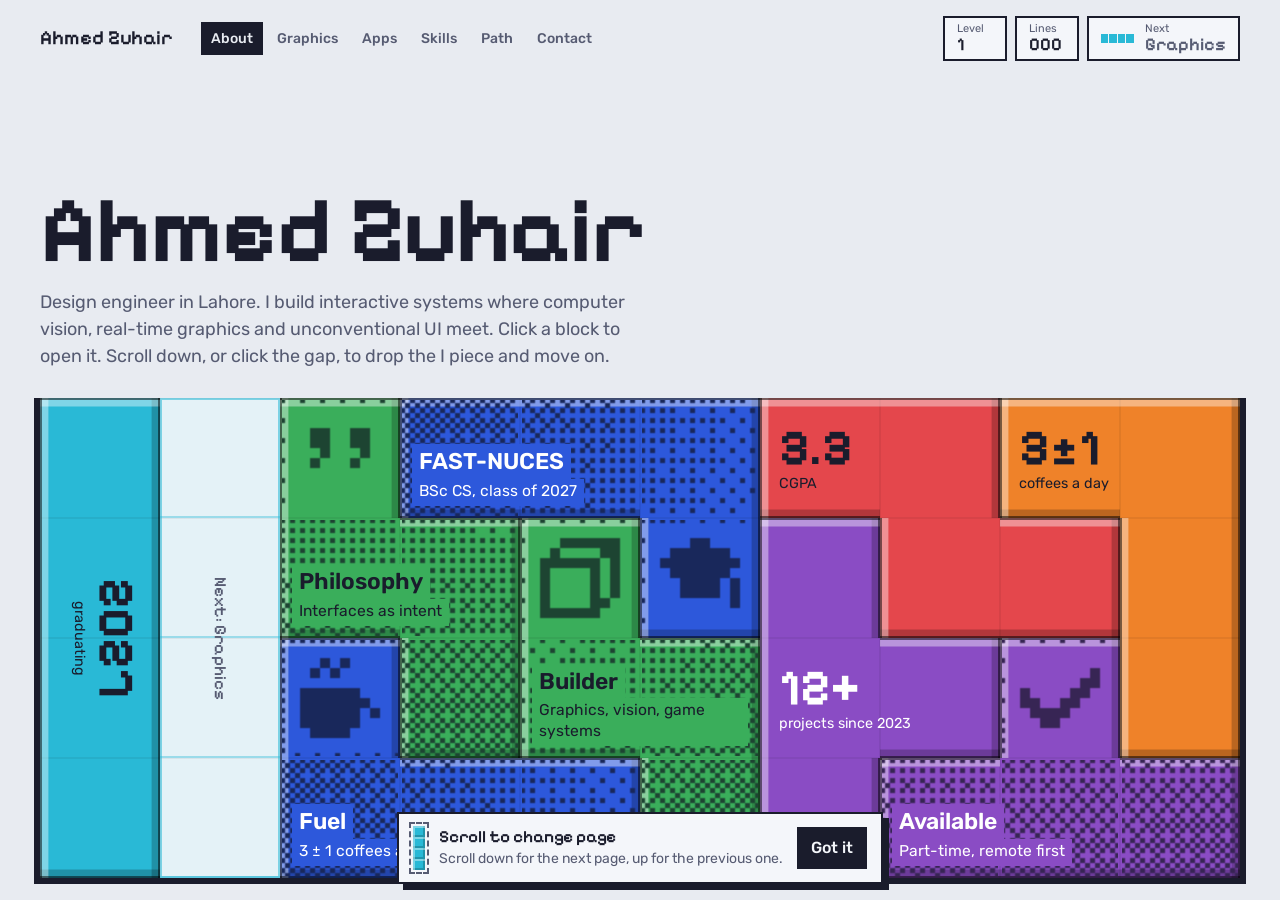
==== tetris/index.html @ 7722434a "Make the hub the home page; move Tetris to /tetris, add Lighthouse and CV" ====
<!doctype html><html lang="en"><head><meta charset="utf-8"><meta name="viewport" content="width=device-width,initial-scale=1,viewport-fit=cover"><title>Ahmed Zuhair Portfolio</title>
<meta name="description" content="A portfolio where every section is a stack of tetrominoes. Clear the lines to move to the next page.">
<link rel="preconnect" href="https://fonts.googleapis.com">
<link rel="preconnect" href="https://fonts.gstatic.com" crossorigin>
<link href="https://fonts.googleapis.com/css2?family=Pixelify+Sans:wght@400..700&family=Rubik:wght@400;500;600&display=swap" rel="stylesheet">
<style>
:root{
  --bg:#E8EBF1; --well:#F4F6FA; --grid:rgba(26,28,44,.07); --ink:#1A1C2C; --muted:#565B72; --wall:#1A1C2C;
  --I:#29B9D6; --O:#F2C230; --T:#8A4CC4; --S:#3AAE5B; --Z:#E4474C; --J:#2D58DB; --L:#EF8229;
  --on-light:#1A1C2C; --on-dark:#FFFFFF; --on-wall:#F4F6FA;
  --cell:64px; --cols:10; --rows:4;
  color-scheme:light;
}
@media (prefers-color-scheme:dark){
  :root:not([data-theme="light"]){ --bg:#12152A; --well:#191D36; --grid:rgba(236,238,247,.06); --ink:#ECEEF7; --muted:#9CA2C0; --wall:#3A4170; color-scheme:dark; }
}
:root[data-theme="dark"]{ --bg:#12152A; --well:#191D36; --grid:rgba(236,238,247,.06); --ink:#ECEEF7; --muted:#9CA2C0; --wall:#3A4170; color-scheme:dark; }

[data-type="I"]{--pc:var(--I);--pt:var(--on-light)}
[data-type="O"]{--pc:var(--O);--pt:var(--on-light)}
[data-type="T"]{--pc:var(--T);--pt:var(--on-dark)}
[data-type="S"]{--pc:var(--S);--pt:var(--on-light)}
[data-type="Z"]{--pc:var(--Z);--pt:var(--on-light)}
[data-type="J"]{--pc:var(--J);--pt:var(--on-dark)}
[data-type="L"]{--pc:var(--L);--pt:var(--on-light)}

*{box-sizing:border-box}
[hidden]{display:none!important}
html,body{overscroll-behavior-y:none}
body{margin:0;background:var(--bg);color:var(--ink);font:400 16px/1.5 Rubik,system-ui,sans-serif;overflow-x:clip}
button{font:inherit;color:inherit}
:focus-visible{outline:3px solid var(--ink);outline-offset:2px}

.wrap{width:calc(var(--cols) * var(--cell));margin-inline:auto;min-height:100dvh;display:flex;flex-direction:column}

/* HUD */
.hud{display:flex;flex-wrap:wrap;align-items:center;gap:10px 28px;padding:16px 0 8px}
.brand{font:600 20px/1 "Pixelify Sans",monospace;margin:0}
.hud nav{flex:1 1 auto;min-width:0}
.hud ul{display:flex;flex-wrap:wrap;gap:4px;margin:0;padding:0;list-style:none}
.hud nav button{background:none;border:0;padding:6px 10px;font-size:14px;font-weight:500;color:var(--muted);cursor:pointer;white-space:nowrap}
.hud nav button:hover{color:var(--ink)}
.hud nav button[aria-current]{background:var(--ink);color:var(--bg)}
.stats{display:flex;align-items:stretch;gap:8px;margin-left:auto}
.stat,.next{display:flex;flex-direction:column;justify-content:center;padding:4px 12px;border:2px solid var(--wall);background:var(--well);min-width:64px}
.stat span,.next span{font-size:11px;color:var(--muted);line-height:1.2}
.stat b,.next b{font:600 18px/1.1 "Pixelify Sans",monospace}
.next{cursor:pointer;text-align:left;flex-direction:row;align-items:center;gap:10px}
.next:hover{border-color:var(--I)}
.next .mini{width:34px;height:9px;flex:none;background:repeating-linear-gradient(90deg,var(--I) 0 7.5px,transparent 7.5px 8.5px)}

/* Intro */
/* Spare height goes above the title, so the intro text sits right on top of the board. */
.intro{flex:1 0 auto;display:flex;flex-direction:column;justify-content:flex-end;padding:clamp(16px,4vh,48px) 0 28px;position:relative;z-index:1}
h1{font:700 clamp(40px,calc(var(--cell) * .78),104px)/.95 "Pixelify Sans",monospace;margin:0 0 14px;letter-spacing:-.01em;text-wrap:balance}
.lede{max-width:54ch;color:var(--muted);margin:0;font-size:clamp(15px,calc(var(--cell) * .15),18px)}

/* Board */
.board{position:relative;z-index:2;height:calc(var(--rows) * var(--cell));margin-bottom:22px;
  background-color:var(--well);
  background-image:linear-gradient(var(--grid) 1px,transparent 1px),linear-gradient(90deg,var(--grid) 1px,transparent 1px);
  background-size:var(--cell) var(--cell);
  box-shadow:-6px 0 0 var(--wall),6px 0 0 var(--wall),0 6px 0 var(--wall),-6px 6px 0 var(--wall),6px 6px 0 var(--wall)}

/* The gap shows a ghost I piece: Tetris's landing preview, one outlined cell per row. */
.slot{position:absolute;left:calc(var(--c) * var(--cell));top:0;width:var(--cell);height:100%;
  border:0;cursor:pointer;display:grid;place-items:center;color:var(--muted);
  background-color:color-mix(in srgb,var(--I) 8%,transparent);
  background-image:linear-gradient(to bottom,transparent calc(var(--cell) - 2px),color-mix(in srgb,var(--I) 40%,transparent) 0);
  background-size:100% var(--cell);
  box-shadow:inset 0 0 0 2px color-mix(in srgb,var(--I) 55%,transparent)}
.slot span{writing-mode:vertical-rl;font:500 clamp(12px,calc(var(--cell) * .15),17px)/1 "Pixelify Sans",monospace;white-space:nowrap}
.slot:hover{background-color:color-mix(in srgb,var(--I) 22%,transparent);color:var(--ink)}
.slot:focus-visible{outline:3px solid var(--ink);outline-offset:-3px}
/* Idle: after 8s without input the ghost pulses to point at the way forward. */
.board.idle .slot{animation:ghost-pulse 1.8s ease-in-out infinite}
@keyframes ghost-pulse{50%{background-color:color-mix(in srgb,var(--I) 28%,transparent);color:var(--ink)}}
@media (prefers-reduced-motion:reduce){.board.idle .slot{animation:none}}

.piece{position:absolute;left:calc(var(--c) * var(--cell));top:calc(var(--r) * var(--cell));
  width:calc(var(--w) * var(--cell));height:calc(var(--h) * var(--cell));
  pointer-events:none;background:none;border:0;padding:0;z-index:1;translate:0 0;transition:translate .12s,filter .12s}
.cell{position:absolute;left:calc(var(--x) * var(--cell));top:calc(var(--y) * var(--cell));width:var(--cell);height:var(--cell);
  background:var(--pc);pointer-events:auto;--b:calc(var(--cell) * .07);
  /* --et/--el/--eb/--er are 1 where the cell sits on the piece's outer edge: dark rim, then bevel. */
  box-shadow:
    inset 0 calc(var(--et) * 2px) 0 rgba(0,0,0,.5), inset calc(var(--el) * 2px) 0 0 rgba(0,0,0,.5),
    inset 0 calc(var(--eb) * -2px) 0 rgba(0,0,0,.5), inset calc(var(--er) * -2px) 0 0 rgba(0,0,0,.5),
    inset 0 calc(var(--et) * var(--b)) 0 rgba(255,255,255,.4), inset calc(var(--el) * var(--b)) 0 0 rgba(255,255,255,.4),
    inset 0 calc(var(--eb) * var(--b) * -1) 0 rgba(0,0,0,.22), inset calc(var(--er) * var(--b) * -1) 0 0 rgba(0,0,0,.22),
    inset 0 0 0 .5px rgba(0,0,0,.12)}
button.piece .cell{cursor:pointer}
button.piece:hover{translate:0 -3px;filter:drop-shadow(0 5px 0 rgba(0,0,0,.25))}
button.piece:focus-visible{outline:none;filter:drop-shadow(3px 0 0 var(--ink)) drop-shadow(-3px 0 0 var(--ink)) drop-shadow(0 3px 0 var(--ink)) drop-shadow(0 -3px 0 var(--ink))}

.label{position:absolute;left:calc(var(--x) * var(--cell));top:calc(var(--y) * var(--cell));
  width:calc(var(--lw) * var(--cell));height:calc(var(--lh) * var(--cell));padding:calc(var(--cell) * .16);
  display:flex;flex-direction:column;gap:4px;color:var(--pt);text-align:left;overflow:hidden;pointer-events:none}
.label b{font:600 max(13px,calc(var(--cell) * .19))/1.25 Rubik,sans-serif;flex:none;display:-webkit-box;-webkit-box-orient:vertical;-webkit-line-clamp:var(--tl,1);overflow:hidden}
.label small{font-size:max(11.5px,calc(var(--cell) * .13));line-height:1.3;overflow-wrap:anywhere;display:-webkit-box;-webkit-box-orient:vertical;-webkit-line-clamp:var(--clamp,2);overflow:hidden}

/* Project screenshot: a 1-bit dither mask painted in a dark shade of the piece colour, continuous across cells. */
.piece[data-shot] .cell::before{content:"";position:absolute;inset:2px;background:color-mix(in srgb,var(--pc) 32%,#10121F);
  -webkit-mask:var(--img) no-repeat;mask:var(--img) no-repeat;
  -webkit-mask-size:calc(var(--iw) * var(--cell)) calc(var(--ih) * var(--cell));mask-size:calc(var(--iw) * var(--cell)) calc(var(--ih) * var(--cell));
  -webkit-mask-position:calc((var(--ix) - var(--x)) * var(--cell) - 2px) calc((var(--iy) - var(--y)) * var(--cell) - 2px);
  mask-position:calc((var(--ix) - var(--x)) * var(--cell) - 2px) calc((var(--iy) - var(--y)) * var(--cell) - 2px)}
.piece[data-shot] .label{justify-content:flex-end;gap:0;padding:calc(var(--cell) * .1)}
/* Over art, text sits on solid strips of the piece colour. */
/* Vertical spacing is border, not padding: overflow clips inside the border, so a clamped line never peeks out. */
.piece[data-shot] .label > *{align-self:flex-start;max-width:100%;background:var(--pc);padding:0 7px;border-block:2px solid var(--pc)}
.piece[data-shot] .label b{border-top-width:4px}
.piece[data-shot] .label > :last-child{border-bottom-width:5px}
.piece[data-shot] .label .meter{border-block-width:3px}
/* Filler pieces carry a stat: a big number and a short label. */
.stat-fill{justify-content:center;gap:2px}
.stat-fill b{display:block;font:700 calc(var(--fs) * var(--cell))/1 "Pixelify Sans",monospace;white-space:nowrap}
.stat-fill small{font-size:max(11px,calc(var(--cell) * .12));line-height:1.25}
.stat-fill.vert{writing-mode:vertical-rl;justify-content:flex-start;align-items:center}
.meter{display:flex;gap:2px}
.meter i{width:calc(var(--cell) * .085);height:calc(var(--cell) * .085);min-width:5px;min-height:5px;background:currentColor;opacity:.25}
.meter i.on{opacity:1}

.banner{position:absolute;inset:0;display:grid;place-items:center;pointer-events:none;z-index:3;
  font:700 clamp(36px,calc(var(--cell) * .9),120px)/1 "Pixelify Sans",monospace;color:var(--ink);text-shadow:4px 4px 0 var(--I)}

/* Pause menu: opening a block pauses the game and shows an item-inspect screen. */
.pause{border:2px solid var(--wall);padding:0;width:min(760px,calc(100vw - 32px));max-height:calc(100dvh - 32px);overflow:auto;
  background:var(--well);color:var(--ink);box-shadow:8px 8px 0 var(--wall)}
.pause::backdrop{background:rgba(18,21,42,.6)}
.p-bar{display:flex;justify-content:space-between;gap:12px;padding:8px 18px;background:var(--wall);color:var(--on-wall);font:600 16px/1.3 "Pixelify Sans",monospace}
.p-grid{display:grid;grid-template-columns:200px minmax(0,1fr);gap:24px;padding:22px 22px 10px}
.p-art{position:relative;aspect-ratio:1;background:var(--pc);color:var(--pt);display:grid;place-items:center;
  box-shadow:inset 0 0 0 2px rgba(0,0,0,.5),inset 8px 8px 0 rgba(255,255,255,.35),inset -8px -8px 0 rgba(0,0,0,.2)}
.p-art .shot{position:absolute;inset:10px;background:color-mix(in srgb,var(--pc) 32%,#10121F);
  -webkit-mask:var(--img) center/cover no-repeat;mask:var(--img) center/cover no-repeat}
.p-info h2{font:700 34px/1.05 "Pixelify Sans",monospace;margin:0 0 6px;text-wrap:balance}
.p-sub{margin:0 0 14px;font-weight:500;color:var(--muted)}
#d-body{margin:0 0 16px;max-width:60ch}
.p-menu{list-style:none;margin:0;padding:10px 22px 18px;display:grid;gap:2px;border-top:2px solid var(--grid)}
.p-menu a,.p-menu button{display:flex;align-items:center;gap:12px;width:100%;padding:6px 10px;border:0;background:none;
  font:600 18px/1.2 "Pixelify Sans",monospace;color:var(--ink);text-decoration:none;text-align:left;cursor:pointer}
.p-menu a::before,.p-menu button::before{content:"";flex:none;border-block:6px solid transparent;border-left:9px solid currentColor;opacity:0}
/* One cursor only: hovering moves focus (see script), so :focus alone marks the selected row. */
.p-menu :is(a,button):focus{outline:none;background:color-mix(in srgb,var(--pc) 22%,transparent)}
.p-menu :is(a,button):focus::before{opacity:1;animation:blink 1s steps(1) infinite}
/* Art shows whole at its own aspect ratio, beside the text so the menu fits without scrolling. */
.pause .p-grid{grid-template-columns:minmax(0,1.1fr) minmax(0,1fr);align-items:start}
.pause .p-art{aspect-ratio:var(--a);height:auto;width:100%}
.pause .p-art .shot{-webkit-mask-size:contain;mask-size:contain}
@media (max-width:560px){
  .pause .p-grid{grid-template-columns:minmax(0,1fr)}
  .pause .p-art{width:min(100%,calc(22dvh * var(--a)))}
}
.p-menu :is(a,button):focus-visible{box-shadow:inset 0 0 0 2px var(--ink)}
@keyframes blink{50%{opacity:0}}
@media (prefers-reduced-motion:reduce){.p-menu :is(a,button)::before{animation:none!important}}
@media (max-width:560px){.p-grid{gap:14px;padding:16px 16px 8px}.p-info h2{font-size:26px}.p-sub{margin-bottom:8px}.p-menu{padding:8px 16px 14px}}
.d-meter:empty,.tags:empty{display:none}
.d-meter{display:flex;align-items:center;gap:12px;margin:0 0 18px;font:600 16px/1 "Pixelify Sans",monospace}
.d-meter .meter i{width:16px;height:16px;opacity:1;background:var(--grid)}
.d-meter .meter i.on{background:var(--pc);box-shadow:inset 2px 2px 0 rgba(255,255,255,.35),inset -2px -2px 0 rgba(0,0,0,.2)}
.tags{display:flex;flex-wrap:wrap;gap:6px;list-style:none;padding:0;margin:0 0 20px}
.tags li{background:var(--pc);color:var(--pt);padding:5px 10px;font-size:13px;font-weight:500;
  box-shadow:inset 2px 2px 0 rgba(255,255,255,.35),inset -2px -2px 0 rgba(0,0,0,.2)}

/* One-time hint: styled like a HUD panel, with a tiny I piece dropping into its well. */
.tip{position:fixed;left:50%;bottom:calc(16px + env(safe-area-inset-bottom,0px));translate:-50% 0;z-index:10;
  display:flex;align-items:center;gap:14px;padding:12px 14px;width:max-content;max-width:calc(100vw - 32px);
  background:var(--well);color:var(--ink);border:2px solid var(--wall);box-shadow:6px 6px 0 var(--wall)}
.tip p{margin:0;display:flex;flex-direction:column;gap:2px;font-size:14px;line-height:1.35;min-width:0}
.tip b{font:600 17px/1.2 "Pixelify Sans",monospace}
.tip p span{color:var(--muted)}
.tip button{flex:none;border:2px solid var(--wall);background:var(--ink);color:var(--well);padding:7px 12px;font-weight:500;cursor:pointer}
.tip-art{flex:none;width:12px;height:44px;outline:2px dashed var(--muted);outline-offset:2px;overflow:hidden}
.tip-piece{display:flex;flex-direction:column;height:100%;animation:tip-drop 2.4s cubic-bezier(.55,0,1,.6) infinite}
.tip-piece i{flex:1;background:var(--I);box-shadow:inset 2px 2px 0 rgba(255,255,255,.4),inset -2px -2px 0 rgba(0,0,0,.2)}
@keyframes tip-drop{0%{transform:translateY(-100%)}30%,70%{transform:none;opacity:1}71%,100%{transform:none;opacity:0}}
@media (prefers-reduced-motion:reduce){.tip-piece{animation:none}}

@media (max-width:719px){
  /* Phone HUD: name and stats share one row, the page menu takes one scrollable row. */
  .hud{gap:10px 8px;padding-top:12px}
  .brand{font-size:16px}
  .stats{gap:6px}
  .stat,.next{min-width:0;padding:2px 8px}
  .stat b,.next b{font-size:15px}
  .next .mini{display:none}
  .hud nav{order:3;flex-basis:100%}
  .hud ul{flex-wrap:nowrap;overflow-x:auto;scrollbar-width:none}
  .hud ul::-webkit-scrollbar{display:none}
  .hud ul{gap:2px}
  .hud nav button{padding:6px 5px;font-size:13px}
}
</style></head><body>
<div class="wrap">
  <header class="hud">
    <p class="brand">Ahmed Zuhair</p>
    <nav aria-label="Pages"><ul id="nav"></ul></nav>
    <div class="stats">
      <div class="stat"><span>Level</span><b id="level">1</b></div>
      <div class="stat"><span>Lines</span><b id="lines">000</b></div>
      <button class="next" id="next" type="button"><i class="mini" aria-hidden="true"></i><span>Next<br><b id="next-name">Work</b></span></button>
    </div>
  </header>
  <section class="intro" aria-live="polite">
    <h1 id="title"></h1>
    <p class="lede" id="lede"></p>
  </section>
  <main class="board" id="board" aria-label="Content blocks"></main>
</div>

<dialog id="detail" class="pause" aria-labelledby="d-title">
  <div class="p-bar"><span>Paused</span><span id="d-cat"></span></div>
  <div class="p-grid">
    <div class="p-art" id="d-art" aria-hidden="true"></div>
    <div class="p-info">
      <h2 id="d-title"></h2>
      <p class="p-sub" id="d-sub"></p>
      <p id="d-body"></p>
      <div class="d-meter" id="d-meter"></div>
      <ul class="tags" id="d-tags" aria-label="Tools"></ul>
    </div>
  </div>
  <form method="dialog"><ul class="p-menu" id="d-menu" aria-label="Actions"></ul></form>
</dialog>

<div class="tip" id="tip" role="status" hidden>
  <span class="tip-art" aria-hidden="true"><span class="tip-piece"><i></i><i></i><i></i><i></i></span></span>
  <p><b id="tip-title">Scroll to change page</b><span id="tip-text">Scroll down for the next page, up for the previous one.</span></p>
  <button type="button" id="tip-ok">Got it</button>
</div>

<script>
// Content. Max 5 items per page (each becomes a block).
// extras: stats shown on the filler pieces left over after the items.
// Item fields: t title, s subtitle, b body, icon (SPRITES key), tags, links [{label, href}], meter (0-100) + level.
const GH = 'https://github.com/irfy2k';
// 1-bit dithered project screenshots (alpha = ink), generated by shots-src/dither.py. a = width / height.
const SHOTS = {"riposte": {"uri": "[data-uri]", "a": 2.041}, "voxl": {"uri": "[data-uri]", "a": 1.6}, "fabric": {"uri": "[data-uri]", "a": 1.481}, "walls": {"uri": "[data-uri]", "a": 2.105}, "negotiator": {"uri": "[data-uri]", "a": 1.942}, "splats": {"uri": "[data-uri]", "a": 1.786}};
const PAGES = [
  { name:'About', extras:[{n:'12+', l:'projects since 2023'},{n:'3.3', l:'CGPA'},{n:'3±1', l:'coffees a day'},{n:'2027', l:'graduating'},{n:'UTC+5', l:'Lahore time'}], title:'Ahmed Zuhair', lede:'Design engineer in Lahore. I build interactive systems where computer vision, real-time graphics and unconventional UI meet. Click a block to open it. Scroll down, or click the gap, to drop the I piece and move on.', items:[
    {t:'Builder', s:'Graphics, vision, game systems', icon:'cube', b:'Final-year CS student at FAST-NUCES Lahore, building where real-time graphics, computer vision and game systems meet. My work tends to live where the digital pretends to be physical: horde-defense games, voice agents that negotiate on your behalf, and web experiences that treat the browser like a stage for spatial interfaces.', tags:['Three.js','WebGL','Unity','Roblox','OpenCV','C++']},
    {t:'FAST-NUCES', s:'BSc CS, class of 2027', icon:'cap', b:'BSc Computer Science, 2023 to 2027 (expected), CGPA 3.3. Dean\'s List in my first and sixth semesters. My final-year project benchmarks feed-forward 3D Gaussian Splatting.', tags:['OOP','DSA','HCI','Automata','Android']},
    {t:'Available', s:'Part-time, remote first', icon:'check', b:'Open to part-time and freelance work alongside my degree. Remote first; on-site works if it\'s in Lahore. Two weeks\' notice.', links:[{label:'Email me', href:'mailto:irfy2k1@outlook.com'}]},
    {t:'Fuel', s:'3 ± 1 coffees a day', icon:'coffee', b:'Three coffees a day, give or take one. The rest of the time I\'m reverse-engineering whichever portfolio I was most recently jealous of.'},
    {t:'Philosophy', s:'Interfaces as intent', icon:'quote', b:'"The best interfaces don\'t ask the user to think about the interface. They feel like an extension of intent: direct, physical, almost rude in how immediate they are."'},
  ]},
  { name:'Graphics', extras:[{n:'130', l:'spell cards'},{n:'GLSL', l:'custom shaders'},{n:'03', l:'splat models tested'},{n:'02', l:'live 3D sites'},{n:'C#', l:'Unity combat'}], title:'Graphics & games', lede:'Games, engines and 3D on the web. Five picks from 12+ projects since 2023.', items:[
    {t:'Walls Were Built to Fall', shot:'walls', s:'Co-op horde defense, Roblox', icon:'sword', b:'A co-op horde-defense roguelite FPS on Roblox, a fan-made homage built from scratch. Hold a castle wall against a demon horde: build towers and traps, draft from 130 spell cards with evolutions, mutations and combos, and carry progress between runs. Launching publicly on Roblox soon; the code stays closed source. Every model is built procedurally from Roblox primitives.', tags:['Roblox','Luau','Roguelite','Multiplayer']},
    {t:'Riposte', shot:'riposte', s:'2D parry combat, Unity', icon:'sword', b:'A fast 2D parry-combat game built from scratch in Unity. Custom hitbox detection, frame-perfect deflect timing and a souls-inspired start menu. Land a parry and goblins stun with a blue flash; their numbers grow the longer you survive.', tags:['Unity','C#','Combat AI','Game design'], links:[{label:'View code', href:GH + '/2d-Game'}]},
    {t:'Voxl v1', s:'3D web portfolio, Three.js', shot:'voxl', icon:'cube', b:'An interactive 3D portfolio with custom GLSL shaders, runtime mesh deformation and scroll-driven camera choreography. Includes a voxel sandbox that extrudes pixel drawings into Three.js geometry.', tags:['Three.js','GLSL','JavaScript'], links:[{label:'Open live site', href:'https://voxl-portfolio.vercel.app'},{label:'View code', href:GH + '/Voxl-Portfolio'}]},
    {t:'FabricOS', shot:'fabric', s:'3D fabric customiser', icon:'shirt', b:'A browser-based 3D customiser for designing and previewing fabric products in real time.', tags:['JavaScript','3D','Web'], links:[{label:'Open live site', href:'https://customizer-three.vercel.app'},{label:'View code', href:GH + '/Customizer'}]},
    {t:'Gaussian Splats', shot:'splats', s:'Final-year project, 3D vision', icon:'splat', b:'My final-year project: a benchmark and systems study of feed-forward 3D Gaussian Splatting. One pipeline runs MVSplat, NoPoSplat and AnySplat on the same data and GPUs, measures quality and cost together, then tests pruning, compression and keyframe selection. Includes a web viewer and an Android app that captures frames for a GPU server. In progress.', tags:['3D Gaussian Splatting','Computer vision','Android','Benchmarking']},
  ]},
  { name:'Apps', extras:[{n:'Voice', l:'AI agents'},{n:'1 mo', l:'store, end to end'},{n:'ffmpeg', l:'video renders'},{n:'Expo', l:'React Native'},{n:'Next.js', l:'AI dashboard'}], title:'AI, apps & client work', lede:'Voice agents, automation, mobile apps and a paid storefront.', items:[
    {t:'The Negotiator', shot:'negotiator', s:'AI voice agent, HackNation', icon:'phone', b:'Built at HackNation, an international AI hackathon. Voice agents call property dealers in Pakistan, pull itemised rent quotes out of live conversation, compare the bids and hand back a ranked report. Every figure carries a transcript citation, like [Call 3, Line 41], so any claim traces to the exact line of the exact call.', tags:['Voice agents','AI','Hackathon'], links:[{label:'Open live site', href:'https://negotiator-frontend-iota.vercel.app/'}]},
    {t:'SCNT Studio', s:'Paid client store, WooCommerce', icon:'bottle', b:'A complete WooCommerce storefront for a perfume brand, built end to end in June 2026 as paid client work: product catalog and variants, checkout, a customised responsive theme and on-page SEO. Launching at scnt.studio this month.', tags:['WordPress','WooCommerce','SEO','Client work']},
    {t:'Shorts Pipeline', s:'Automated YouTube Shorts', icon:'clapper', b:'Generates and uploads original vertical Shorts end to end: script, narration, word-by-word captions, background, render and YouTube upload. Built around copyright safety: every ingredient is generated or licensed, and each video ships with a manifest of its sources.', tags:['Python','ffmpeg','Claude','YouTube API']},
    {t:'ClinicalHub', s:'Clinic app, React Native', icon:'cross', b:'A clinic-management mobile app built with Expo and React Native. Appointments, chat, prescriptions, documents and finances, backed by Firebase Auth and Realtime Database, with push reminders.', tags:['TypeScript','Expo','React Native','Firebase','NativeWind'], links:[{label:'View code', href:GH + '/ClinicalHub'}]},
    {t:'Daylight', s:'AI daily dashboard', icon:'sun', b:'A minimal AI-powered daily dashboard. Track mood, tasks and finances; get mood suggestions from your notes and task ideas that fit how you feel.', tags:['Next.js','TypeScript','Tailwind','AI'], links:[{label:'Open live site', href:'https://daylight-lime-omega.vercel.app'},{label:'View code', href:GH + '/Daylight'}]},
  ]},
  { name:'Skills', extras:[{n:'08', l:'languages'},{n:'04', l:'tool groups'},{n:'90%', l:'daily use'},{n:'Git', l:'every project'},{n:'C++', l:'contest code'}], title:'Tools in rotation', lede:'Bars show how much each group is in use. Click a block for the full list.', items:[
    {t:'Languages', s:'C++, C#, TS, Python, Luau', meter:90, level:'Daily', icon:'code', b:'What I write every day.', tags:['C','C++','C#','JavaScript','TypeScript','Python','Luau','SQL']},
    {t:'Graphics', s:'Three.js, Unity, Roblox', meter:75, level:'Studio', icon:'cube', b:'Real-time rendering, engines and 3D vision.', tags:['Three.js','WebGL','GLSL','Unity','Roblox','OpenCV','Gaussian Splatting']},
    {t:'Tools', s:'Git, Firebase, WooCommerce', meter:80, level:'Production', icon:'wrench', b:'Shipping things and keeping them running.', tags:['Git','Firebase','WordPress','WooCommerce','MSSQL','Odoo ERP','Vercel','ffmpeg']},
    {t:'Exploring', s:'Voice agents, 3D vision', meter:65, level:'Exploring', icon:'spark', b:'Where my side-project time goes.', tags:['Voice agents','Gaussian Splatting','Game design','Computer vision','Spatial UI']},
    {t:'Coursework', s:'OOP, DSA, HCI, Automata', icon:'book', b:'The foundation from FAST-NUCES.', tags:['OOP','Data structures','Algorithms','Automata','HCI','Android']},
  ]},
  { name:'Path', extras:[{n:'05', l:'entries'},{n:'03', l:'years'},{n:'2nd', l:'speed programming'},{n:'2 mo', l:'Odoo internship'},{n:'2027', l:'graduating'}], title:'The path', lede:'Five entries from 2023 to now. Each block carries its date.', items:[
    {t:'Head of AI', s:'AI Competition, SOFTEC 2026', icon:'trophy', b:'Head of the AI Competition at SOFTEC 2026, January to now. I lead the campus-wide AI coding competition at SOFTEC, FAST-NUCES: judging criteria, problem authoring and contestant logistics. Also Deputy Head of Food Court, coordinating vendors and managing volunteers.', tags:['Leadership','AI','Ops']},
    {t:'Freelance', s:'SCNT Studio, Jun 2026', icon:'bottle', b:'Paid client work: designed, built and launched a WooCommerce storefront for a perfume brand, end to end in one month.', tags:['WooCommerce','SEO','Client work']},
    {t:'Runner-up', s:'Speed Programming, Nov 2024', icon:'medal', b:'Second place in FAST\'s campus-wide speed-programming contest, covering data structures, graph theory and dynamic programming.', tags:['Algorithms','DSA']},
    {t:'SWE Intern', s:'Mediod Consulting, Jul 2024', icon:'case', b:'July to August 2024, Multan. Customised Odoo ERP modules to encode complex client business logic into automated workflows, and turned agile sprint requirements into production systems.', tags:['Odoo','Python','Agile','ERP']},
    {t:'Dean\'s List', s:'1st and 6th semesters', icon:'star', b:'Dean\'s List twice at FAST-NUCES, in my first and sixth semesters of Computer Science.', tags:['Honors']},
  ]},
  { name:'Contact', extras:[{n:'2 wks', l:'notice'},{n:'UTC+5', l:'time zone'},{n:'Now', l:'open to work'},{n:'02', l:'GitHub accounts'},{n:'Lahore', l:'or remote'}], title:'Open channel', lede:'Email is fastest. I\'m on UTC+5.', items:[
    {t:'Email', s:'irfy2k1@outlook.com', icon:'mail', b:'Best for roles, projects or anything on this site.', links:[{label:'Write an email', href:'mailto:irfy2k1@outlook.com'}]},
    {t:'GitHub', s:'github.com/irfy2k', icon:'branch', b:'Source for most of the projects here. Older work lives on irfy2k321.', links:[{label:'Open GitHub', href:GH},{label:'Older account', href:'https://github.com/irfy2k321'}]},
    {t:'Phone', s:'+92 309 4413394', icon:'phone', b:'Business hours preferred, Pakistan time (UTC+5).', links:[{label:'Call', href:'tel:+923094413394'}]},
    {t:'Hire me', s:'Part-time or freelance', icon:'check', b:'Open to part-time and freelance roles alongside university, two weeks\' notice. Interested in design engineering, real-time graphics, game dev, computer vision and AI agents.', links:[{label:'Email me', href:'mailto:irfy2k1@outlook.com'}]},
    {t:'LinkedIn', s:'in/ahmedzuhairbaig', icon:'li', b:'Roles, experience and the longer version of this site.', links:[{label:'Open LinkedIn', href:'https://www.linkedin.com/in/ahmedzuhairbaig'}]},
  ]},
];

// 8x8 pixel sprites, set into each block's generated art.
const SPRITES = {
  sword:  ['......##','.....###','....###.','#..###..','.####...','..##....','.#.##...','#...#...'],
  cube:   ['..######','.#....##','######.#','#....#.#','#....#.#','#....#.#','#....##.','######..'],
  eye:    ['........','..####..','.#....#.','#..##..#','#..##..#','.#....#.','..####..','........'],
  shirt:  ['.##..##.','########','########','.######.','..####..','..####..','..####..','..####..'],
  pipes:  ['.######.','.######.','..####..','..####..','........','..####..','.######.','.######.'],
  cross:  ['..####..','..####..','########','########','########','########','..####..','..####..'],
  clapper:['#.##.##.','.##.##.#','########','#......#','#......#','#......#','########','........'],
  sun:    ['...##...','.#....#.','..####..','#.####.#','#.####.#','..####..','.#....#.','...##...'],
  star:   ['...##...','...##...','########','.######.','..####..','.##..##.','.#....#.','........'],
  case:   ['..####..','..#..#..','########','#......#','########','#......#','########','........'],
  code:   ['........','..#..#..','.#....#.','#......#','.#....#.','..#..#..','........','........'],
  wrench: ['.##.....','#..#....','#..##...','.####...','....##..','.....##.','......##','.......#'],
  spark:  ['...#....','...#....','..###...','#######.','..###...','...#....','...#....','........'],
  book:   ['.######.','#.....##','#.....##','#.....##','#.....##','#.....##','#######.','........'],
  trophy: ['########','########','.######.','..####..','...##...','...##...','..####..','.######.'],
  medal:  ['.##..##.','..####..','...##...','..####..','.######.','.######.','..####..','........'],
  cap:    ['...##...','.######.','########','.######.','..####.#','..####.#','.......#','........'],
  check:  ['........','.......#','......##','#....##.','##..##..','.####...','..##....','........'],
  coffee: ['..#.#...','.#.#....','........','######..','#######.','######.#','######..','.####...'],
  quote:  ['........','.##..##.','.##..##.','..#...#.','.#...#..','........','........','........'],
  mail:   ['........','########','##....##','#.#..#.#','#..##..#','#......#','########','........'],
  branch: ['.#....#.','.#....#.','.#...#..','.#..#...','.###....','.#......','.#......','........'],
  phone:  ['.######.','.#....#.','.#....#.','.#....#.','.######.','.##..##.','.######.','........'],
  pin:    ['..####..','.######.','.##..##.','.######.','..####..','...##...','...##...','........'],
  bottle: ['...##...','..####..','...##...','.######.','#......#','#.####.#','#......#','.######.'],
  li:     ['........','.#......','........','.#.###..','.#.#..#.','.#.#..#.','.#.#..#.','........'],
  splat:  ['.##.....','####..#.','.##..###','......#.','..###...','.#####..','..###.##','......##'],
};
const CHIP_TYPES = ['I', 'O', 'T', 'S', 'Z', 'J', 'L'];

// Generated art for blocks without a screenshot: a Bayer-dithered gradient (random direction)
// with the item's sprite set into cell `at`. Returns a PNG mask (opaque = ink). 24 art px per cell.
const BAYER = [0, 8, 2, 10, 12, 4, 14, 6, 3, 11, 1, 9, 15, 7, 13, 5];
function makeArt(icon, w, h, at, scale = 24, span = 1) {
  const P = 3, W = w * scale, H = h * scale, c = document.createElement('canvas');
  c.width = W * P; c.height = H * P;
  const g = c.getContext('2d'), rows = SPRITES[icon];
  const s = Math.floor(scale * span * .7 / 8), size = 8 * s;
  const sx0 = at[0] * scale + (scale * span - size) / 2, sy0 = at[1] * scale + (scale * span - size) / 2;
  const ang = Math.random() * Math.PI * 2, dx = Math.cos(ang), dy = Math.sin(ang);
  for (let y = 0; y < H; y++) for (let x = 0; x < W; x++) {
    let on;
    if (x >= sx0 - 3 && x < sx0 + size + 3 && y >= sy0 - 3 && y < sy0 + size + 3) {
      const ix = Math.floor((x - sx0) / s), iy = Math.floor((y - sy0) / s);
      on = ix >= 0 && ix < 8 && iy >= 0 && iy < 8 && rows[iy][ix] === '#';
    } else {
      const t = Math.min(1, Math.max(0, (x / W - .5) * dx + (y / H - .5) * dy + .5));
      on = (.04 + .42 * t) * 16 > BAYER[(y & 3) * 4 + (x & 3)];
    }
    if (on) g.fillRect(x * P, y * P, P, P);
  }
  return c.toDataURL();
}
function setArt(el, uri, iw, ih, ix, iy) {
  for (const [n, v] of Object.entries({ iw, ih, ix, iy })) el.style.setProperty('--' + n, v);
  el.style.setProperty('--img', `url(${uri})`);
  el.dataset.shot = '';
}

const SHAPES = {
  I:[[0,0],[1,0],[2,0],[3,0]], O:[[0,0],[1,0],[0,1],[1,1]], T:[[0,0],[1,0],[2,0],[1,1]],
  S:[[1,0],[2,0],[0,1],[1,1]], Z:[[0,0],[1,0],[1,1],[2,1]], J:[[0,0],[0,1],[1,1],[2,1]], L:[[2,0],[0,1],[1,1],[2,1]],
};
// All distinct rotations per type, cells sorted row-major so cells[0] is the top-left-most cell.
const ORIENTS = {};
for (const [type, base] of Object.entries(SHAPES)) {
  const seen = new Set(); ORIENTS[type] = [];
  let cur = base;
  for (let i = 0; i < 4; i++) {
    cur = cur.map(([x, y]) => [-y, x]);
    const mx = Math.min(...cur.map(p => p[0])), my = Math.min(...cur.map(p => p[1]));
    const n = cur.map(([x, y]) => [x - mx, y - my]).sort((a, b) => a[1] - b[1] || a[0] - b[0]);
    const key = JSON.stringify(n);
    if (!seen.has(key)) { seen.add(key); ORIENTS[type].push(n); }
  }
}

const RM = matchMedia('(prefers-reduced-motion: reduce)').matches;
const $ = s => document.querySelector(s);
const board = $('#board'), root = document.documentElement, dlg = $('#detail');
const sleep = ms => new Promise(r => setTimeout(r, RM ? 0 : ms));
const anim = (el, k, o) => el.animate(k, RM ? { ...o, duration: 1, delay: 0 } : o).finished;
const shuffle = a => { for (let i = a.length - 1; i > 0; i--) { const j = Math.random() * (i + 1) | 0; [a[i], a[j]] = [a[j], a[i]]; } return a; };
const cellPx = () => parseFloat(root.style.getPropertyValue('--cell')) || 64;
const next = () => (current + 1) % PAGES.length;

let current = 0, lines = 0, busy = false, queued = null, state = null;

// Pack a cols x 4 band with tetrominoes, leaving column `well` empty. Randomised backtracking.
function tileBand(cols, well) {
  const H = 4, grid = Array.from({ length: H }, () => Array(cols).fill(false)), pieces = [];
  for (let y = 0; y < H; y++) grid[y][well] = true;
  let steps = 0;
  const solve = () => {
    if (++steps > 4000) return false;
    let fx = -1, fy = -1;
    find: for (let y = 0; y < H; y++) for (let x = 0; x < cols; x++) if (!grid[y][x]) { fx = x; fy = y; break find; }
    if (fy < 0) return true;
    for (const type of shuffle(Object.keys(ORIENTS))) for (const o of shuffle(ORIENTS[type].slice())) {
      const abs = o.map(([x, y]) => [x + fx - o[0][0], y + fy - o[0][1]]);
      if (!abs.every(([x, y]) => y < H && x >= 0 && x < cols && !grid[y][x])) continue;
      abs.forEach(([x, y]) => grid[y][x] = true); pieces.push({ type, abs });
      if (solve()) return true;
      pieces.pop(); abs.forEach(([x, y]) => grid[y][x] = false);
    }
    return false;
  };
  return solve() ? pieces : null;
}

// Order pieces so each falls straight down: anything below it in the same column lands first.
function dropOrder(ps) {
  const below = ps.map(b => ps.map((a, i) => a !== b && a.abs.some(([x, y]) => b.abs.some(([x2, y2]) => x === x2 && y > y2)) ? i : -1).filter(i => i >= 0));
  const done = new Set(), order = [];
  while (order.length < ps.length) {
    const ready = ps.map((_, j) => j).filter(j => !done.has(j) && below[j].every(i => done.has(i)));
    if (!ready.length) return null; // interlocking cycle
    const pick = ready[Math.random() * ready.length | 0];
    done.add(pick); order.push(ps[pick]);
  }
  return order;
}

// Largest rectangle inside a piece, preferring 2+ cells wide, for placing text.
function bestRect(cells) {
  const set = new Set(cells.map(c => c + '')), W = Math.max(...cells.map(c => c[0])) + 1, H = Math.max(...cells.map(c => c[1])) + 1;
  let best = null;
  for (let y = 0; y < H; y++) for (let x = 0; x < W; x++) for (let h = 1; y + h <= H; h++) for (let w = 1; x + w <= W; w++) {
    let ok = true;
    for (let yy = y; yy < y + h && ok; yy++) for (let xx = x; xx < x + w; xx++) if (!set.has(xx + ',' + yy)) { ok = false; break; }
    const s = (w >= 2 ? 100 : 0) + w * h * 10 + w;
    if (ok && (!best || s > best.s)) best = { x, y, w, h, s };
  }
  return best;
}

function plan(cols, k, nItems) {
  for (let tries = 0; tries < 300; tries++) {
    const well = Math.random() * cols | 0;
    const bands = [];
    for (let b = 0; b < k; b++) {
      const ps = tileBand(cols, well), order = ps && dropOrder(ps);
      if (!order) break;
      bands.push(order.map(({ type, abs }) => {
        const x0 = Math.min(...abs.map(c => c[0])), y0 = Math.min(...abs.map(c => c[1]));
        const cells = abs.map(([x, y]) => [x - x0, y - y0]);
        return { type, x0, y0, cells, w: Math.max(...cells.map(c => c[0])) + 1, h: Math.max(...cells.map(c => c[1])) + 1, rect: bestRect(cells) };
      }));
    }
    if (bands.length < k) continue;
    const ranked = bands.flat().sort((a, b) => b.rect.s - a.rect.s);
    if (ranked.length < nItems || ranked[nItems - 1].rect.w < 2) continue;
    shuffle(ranked.slice(0, nItems)).forEach((p, i) => p.item = i);
    ranked.slice(nItems).forEach((p, i) => p.extra = i);
    return { bands, well };
  }
  throw new Error('Could not pack blocks');
}

function layout() {
  const vw = root.clientWidth, wide = vw >= 720;
  const cols = wide ? 10 : 6, wCell = Math.floor((Math.min(vw, 1240) - 32) / cols);
  root.style.setProperty('--cols', cols);
  // Fit the board under the intro text so the page needs no scrolling.
  // Two passes, because the title wraps differently at each cell size.
  const fit = k => {
    let cell = wCell;
    for (let i = 0; i < 2; i++) {
      root.style.setProperty('--cell', cell + 'px');
      // Intro height = its text, not its box: the box grows to fill the screen.
      const r = s => $(s).getBoundingClientRect();
      const top = r('.hud').bottom + scrollY + parseFloat(getComputedStyle($('.intro')).paddingTop) + r('#lede').bottom - r('#title').top;
      cell = Math.max(40, Math.min(wCell, Math.floor((innerHeight - top - 60) / (4 * k))));
    }
    return cell;
  };
  // Phones stack two 4-row bands when they fit, otherwise one.
  let k = wide ? 1 : 2, cell = fit(k);
  if (k === 2 && cell < 50) cell = fit(k = 1);
  root.style.setProperty('--cell', cell + 'px');
  root.style.setProperty('--rows', 4 * k);
  return { cols, k };
}

// Fit a label's text strips to its rectangle: the title may wrap to 2 lines, the subtitle gets what's left.
// All item labels sit on art, so the maths follows the strip layout (.piece[data-shot] .label).
function fitLabel(l) {
  const c = cellPx(), pad = c * .1, fs = Math.max(13, c * .19), sub = Math.max(11.5, c * .13) * 1.3;
  const width = +l.dataset.lw * c - 2 * pad - 14, height = +l.dataset.lh * c - 2 * pad - 9;
  const tl = l.querySelector('b').textContent.length * fs * .55 > width ? 2 : 1;
  const meter = l.querySelector('.meter') ? Math.max(5, c * .085) + 6 : 0;
  // 0 means the subtitle doesn't fit at all (small phone cells); it stays readable in the pause menu.
  const n = Math.max(0, Math.floor((height - tl * fs * 1.25 - meter - 4) / sub));
  l.style.setProperty('--tl', tl); l.style.setProperty('--clamp', n);
  l.querySelector('small').hidden = n === 0;
}
const updateClamps = () => board.querySelectorAll('.label:not(.stat-fill)').forEach(fitLabel);

const meterEl = (pct, label) => {
  const m = document.createElement('span');
  m.className = 'meter'; m.setAttribute('role', 'img'); m.setAttribute('aria-label', `${label}, ${pct}%`);
  for (let i = 0; i < 10; i++) m.append(Object.assign(document.createElement('i'), { className: i < Math.round(pct / 10) ? 'on' : '' }));
  return m;
};

function pieceEl(p, rowOff) {
  const item = p.item != null ? PAGES[current].items[p.item] : null;
  const el = document.createElement(item ? 'button' : 'div');
  el.className = 'piece'; el.dataset.type = p.type;
  for (const [n, v] of Object.entries({ c: p.x0, r: rowOff + p.y0, w: p.w, h: p.h })) el.style.setProperty('--' + n, v);
  const own = new Set(p.cells.map(c => c + ''));
  for (const [x, y] of p.cells) {
    const c = document.createElement('span'); c.className = 'cell';
    c.style.setProperty('--x', x); c.style.setProperty('--y', y); c.dataset.col = p.x0 + x;
    for (const [n, dx, dy] of [['et', 0, -1], ['el', -1, 0], ['eb', 0, 1], ['er', 1, 0]]) c.style.setProperty('--' + n, own.has([x + dx, y + dy] + '') ? 0 : 1);
    el.append(c);
  }
  const label = ({ x, y, w, h }) => {
    const l = document.createElement('span');
    for (const [n, v] of Object.entries({ x, y, lw: w, lh: h })) l.style.setProperty('--' + n, v);
    l.className = 'label'; l.dataset.lw = w; l.dataset.lh = h;
    return l;
  };
  const extra = item ? null : PAGES[current].extras?.[p.extra];
  if (item) {
    const b = document.createElement('b'), s = document.createElement('small');
    b.textContent = item.t; s.textContent = item.s;
    const r = { ...p.rect };
    if (item.shot) {
      // Cover-fit the screenshot to the piece's bounding box, in cell units.
      const a = SHOTS[item.shot].a, cover = p.w / p.h > a, iw = cover ? p.w : p.h * a, ih = cover ? p.w / a : p.h;
      setArt(el, SHOTS[item.shot].uri, iw, ih, (p.w - iw) / 2, (p.h - ih) / 2);
    } else {
      // The sprite sits in a cell the text doesn't cover; I pieces give up their last cell, O pieces the top-right one.
      let spare = p.cells.find(([cx, cy]) => cx < r.x || cx >= r.x + r.w || cy < r.y || cy >= r.y + r.h);
      if (!spare) spare = r.w >= 3 ? [r.x + --r.w, r.y] : [p.w - 1, 0];
      setArt(el, makeArt(item.icon, p.w, p.h, spare), p.w, p.h, 0, 0);
    }
    const l = label(r);
    l.append(b);
    if (item.meter) l.append(meterEl(item.meter, item.level));
    l.append(s); el.append(l);
    fitLabel(l);
    el.type = 'button';
    el.onclick = () => openDetail(item);
  } else if (extra) {
    const l = label(p.rect), b = document.createElement('b'), s = document.createElement('small'), vert = p.rect.w === 1;
    l.classList.add('stat-fill'); l.classList.toggle('vert', vert);
    b.textContent = extra.n; s.textContent = extra.l;
    // Number size: up to .42 of a cell, shrunk so it fits along the label's long side.
    l.style.setProperty('--fs', Math.min(.42, (vert ? p.rect.h : p.rect.w) * .8 / (extra.n.length * .62)).toFixed(3));
    l.append(b, s); el.append(l);
    el.setAttribute('aria-hidden', 'true');
  } else el.setAttribute('aria-hidden', 'true');
  return el;
}

function drop(el) {
  const dist = board.getBoundingClientRect().top + el.offsetTop + el.offsetHeight + 16;
  return anim(el, [{ transform: `translateY(${-dist}px)` }, { transform: 'none' }],
    { duration: Math.min(300, 140 + dist * .15), easing: 'cubic-bezier(.55,0,1,.6)' })
    .then(() => el.querySelectorAll('.cell').forEach(c => c.animate([{ filter: 'brightness(1.5)' }, { filter: 'none' }], RM ? 1 : 160)));
}

function updateHud() {
  $('#level').textContent = current + 1;
  $('#lines').textContent = String(lines).padStart(3, '0');
  $('#next-name').textContent = PAGES[next()].name;
  $('#next').setAttribute('aria-label', `Next page: ${PAGES[next()].name}`);
  document.querySelectorAll('#nav button').forEach((b, i) => i === current ? b.setAttribute('aria-current', 'page') : b.removeAttribute('aria-current'));
}

async function renderPage(animate) {
  const page = PAGES[current];
  $('#title').textContent = page.title; $('#lede').textContent = page.lede;
  const { cols, k } = layout(), { bands, well } = plan(cols, k, page.items.length);
  const mine = state = { cols, k, well, bands: [] };
  board.replaceChildren();
  const slot = document.createElement('button'), lab = document.createElement('span');
  slot.className = 'slot'; slot.type = 'button'; slot.style.setProperty('--c', well);
  lab.textContent = 'Next: ' + PAGES[next()].name; slot.append(lab);
  slot.setAttribute('aria-label', `Drop the I piece and go to ${PAGES[next()].name}`);
  slot.onclick = () => go(next());
  board.append(slot);
  document.title = `${page.name} | Ahmed Zuhair`;
  updateHud();
  if (animate) anim($('.intro'), [{ opacity: 0, transform: 'translateY(-8px)' }, { opacity: 1, transform: 'none' }], { duration: 280, easing: 'ease-out' });
  // Pieces fall in drop order, each starting 70ms after the last, so the stack builds fast but still reads as a sequence.
  const drops = [];
  for (let b = k - 1; b >= 0; b--) {
    mine.bands[b] = [];
    for (const p of bands[b]) {
      if (state !== mine) return; // a resize re-rendered the page mid-drop
      const el = pieceEl(p, b * 4);
      board.append(el); mine.bands[b].push(el);
      if (animate) { drops.push(drop(el)); await new Promise(r => setTimeout(r, RM ? 0 : 70)); }
    }
  }
  await Promise.all(drops);
}

async function clearBand(els, text) {
  const center = (state.cols - 1) / 2, cells = els.flatMap(el => [...el.querySelectorAll('.cell')]);
  els.forEach(el => el.querySelectorAll('.label').forEach(n => n.remove()));
  await Promise.all(cells.map(c => anim(c, [{ background: '#fff', boxShadow: 'none' }, { background: '#fff', boxShadow: 'none' }], { duration: 170 })));
  const banner = document.createElement('div');
  banner.className = 'banner'; banner.textContent = text; board.append(banner);
  anim(banner, [{ opacity: 0, transform: 'scale(.6)' }, { opacity: 1, transform: 'scale(1.08)', offset: .3 }, { opacity: 1, transform: 'scale(1)', offset: .75 }, { opacity: 0, transform: 'scale(1)' }],
    { duration: 800, easing: 'ease-out' }).then(() => banner.remove());
  // Classic NES clear: cells vanish from the centre column outward.
  await Promise.all(cells.map(c => anim(c, [{ transform: 'scale(1)' }, { transform: 'scale(0)' }],
    { duration: 180, delay: Math.abs(c.dataset.col - center) * 40, easing: 'ease-in', fill: 'forwards' })));
  els.forEach(el => el.remove());
}

async function go(target) {
  if (target === current && !busy) return;
  if (busy) { queued = target; return; }
  busy = true;
  if (dlg.open) dlg.close();
  hideTip(false);
  const { k, well } = state;
  // Fill the whole gap first (one I per 4-row band, bottom up), then clear every row in one go.
  const Is = [], falls = [];
  for (let b = k - 1; b >= 0; b--) {
    const I = pieceEl({ type: 'I', x0: well, y0: 0, w: 1, h: 4, cells: [[0, 0], [0, 1], [0, 2], [0, 3]] }, b * 4);
    board.append(I); Is.push(I);
    falls.push(drop(I));
    if (b) await new Promise(r => setTimeout(r, RM ? 0 : 90));
  }
  await Promise.all(falls);
  lines += 4 * k; updateHud();
  await clearBand([...state.bands.flat(), ...Is], k > 1 ? `Tetris ×${k}` : 'Tetris!');
  state.bands = [];
  current = target;
  await renderPage(true);
  busy = false;
  if (queued != null) { const t = queued; queued = null; if (t !== current) go(t); }
}

function openDetail(item) {
  dlg.dataset.type = CHIP_TYPES[Math.random() * 7 | 0]; // a fresh colour every time the menu opens
  $('#d-cat').textContent = `${PAGES[current].name}, level ${current + 1}`;
  const art = $('#d-art'), shot = document.createElement('span');
  const src = item.shot ? SHOTS[item.shot] : { uri: makeArt(item.icon, 3, 2, [.5, 0], 32, 2), a: 1.5 };
  shot.className = 'shot'; shot.style.setProperty('--img', `url(${src.uri})`);
  art.style.setProperty('--a', src.a);
  art.replaceChildren(shot);
  $('#d-title').textContent = item.t; $('#d-sub').textContent = item.s; $('#d-body').textContent = item.b;
  const meter = $('#d-meter');
  meter.replaceChildren(...(item.meter ? [meterEl(item.meter, item.level), `${item.level}, ${item.meter}%`] : []));
  $('#d-tags').replaceChildren(...(item.tags || []).map((t, i) => {
    const li = document.createElement('li'); li.textContent = t; li.dataset.type = CHIP_TYPES[i % 7]; return li;
  }));
  const back = document.createElement('button');
  back.value = 'back'; back.textContent = 'Back to the board';
  $('#d-menu').replaceChildren(...[...(item.links || []).map(({ label, href }) => {
    const a = document.createElement('a'); a.href = href; a.textContent = label;
    if (href.startsWith('http')) { a.target = '_blank'; a.rel = 'noopener'; }
    return a;
  }), back].map(n => { const li = document.createElement('li'); li.append(n); return li; }));
  dlg.showModal();
  dlg.querySelector('.p-menu :is(a,button)').focus();
  // The panel builds in like rows filling: a stepped top-to-bottom reveal.
  anim(dlg, [{ clipPath: 'inset(0 0 100% 0)' }, { clipPath: 'inset(0 0 0 0)' }], { duration: 240, easing: 'steps(6, end)' });
}
dlg.addEventListener('pointerover', e => e.target.closest('.p-menu a, .p-menu button')?.focus({ preventScroll: true }));
// A tap on the dimmed backdrop (outside the panel) closes the menu, as people expect on phones.
dlg.addEventListener('click', e => { if (e.target === dlg) dlg.close(); });
// Arrow keys move the menu cursor; Enter activates, Esc closes (native).
dlg.addEventListener('keydown', e => {
  if (e.key !== 'ArrowDown' && e.key !== 'ArrowUp') return;
  e.preventDefault();
  const items = [...dlg.querySelectorAll('.p-menu a, .p-menu button')];
  const i = items.indexOf(document.activeElement);
  items[(i + (e.key === 'ArrowDown' ? 1 : -1) + items.length) % items.length].focus();
});

PAGES.forEach((p, i) => {
  const li = document.createElement('li'), b = document.createElement('button');
  b.type = 'button'; b.textContent = p.name; b.onclick = () => go(i);
  li.append(b); $('#nav').append(li);
});
$('#next').onclick = () => go(next());
addEventListener('keydown', e => {
  if (dlg.open || e.altKey || e.ctrlKey || e.metaKey) return;
  if (e.key === 'ArrowDown') { e.preventDefault(); go(next()); }
  else if (e.key === 'ArrowUp') { e.preventDefault(); go((current + PAGES.length - 1) % PAGES.length); }
  else if (/^[1-9]$/.test(e.key) && +e.key <= PAGES.length) go(+e.key - 1);
});
// Scrolling (or swiping) past the end of the page drops the I piece. One gesture moves one page:
// trackpad inertia keeps firing wheel events, so a new move needs a fresh gesture (250ms quiet gap).
const atEdge = down => down ? innerHeight + scrollY >= root.scrollHeight - 2 : scrollY <= 0;
const scrollNav = down => {
  if (busy || dlg.open || !atEdge(down)) return;
  hideTip(true);
  go(down ? next() : (current + PAGES.length - 1) % PAGES.length);
};

// Shown once per browser until the visitor scrolls to change page or clicks "Got it".
const tip = $('#tip');
let tipSeen = false;
try { tipSeen = localStorage.getItem('tipSeen') === '1'; } catch {}
function hideTip(remember) {
  if (remember) { tipSeen = true; try { localStorage.setItem('tipSeen', '1'); } catch {} }
  if (tip.hidden) return;
  anim(tip, [{ opacity: 1 }, { opacity: 0, transform: 'translateY(12px)' }], { duration: 200 }).then(() => tip.hidden = true);
}
function showTip() {
  if (tipSeen) return;
  if (matchMedia('(pointer: coarse)').matches) {
    $('#tip-title').textContent = 'Swipe to change page';
    $('#tip-text').textContent = 'Swipe up for the next page, down for the previous one.';
  }
  tip.hidden = false;
  anim(tip, [{ opacity: 0, transform: 'translateY(12px)' }, { opacity: 1, transform: 'none' }], { duration: 260, easing: 'ease-out' });
  setTimeout(() => hideTip(false), 10000);
}
$('#tip-ok').onclick = () => hideTip(true);

let idleTimer;
const wake = () => {
  board.classList.remove('idle');
  clearTimeout(idleTimer);
  idleTimer = setTimeout(() => board.classList.add('idle'), 8000);
};
for (const t of ['pointermove', 'pointerdown', 'keydown', 'wheel', 'touchstart', 'scroll']) addEventListener(t, wake, { passive: true });
wake();
let wheelSum = 0, wheelAt = -1e9, armed = true;
addEventListener('wheel', e => {
  if (e.timeStamp - wheelAt > 250) { wheelSum = 0; armed = true; }
  wheelAt = e.timeStamp;
  if (!armed) return;
  wheelSum += e.deltaY;
  if (Math.abs(wheelSum) > 60) { armed = false; scrollNav(wheelSum > 0); }
}, { passive: true });
let touchY = null;
addEventListener('touchstart', e => { touchY = e.touches[0].clientY; }, { passive: true });
addEventListener('touchend', e => {
  if (touchY == null) return;
  const dy = touchY - e.changedTouches[0].clientY;
  touchY = null;
  if (Math.abs(dy) > 60) scrollNav(dy > 0);
}, { passive: true });
addEventListener('resize', () => {
  if (!state) return;
  const { cols, k } = layout();
  if ((cols !== state.cols || k !== state.k) && !busy) renderPage(false);
  else updateClamps();
});

busy = true; // like go(): input during the first drop is queued, not run mid-animation
// Board size is measured from the intro text, so wait for the web fonts (at most 1.5s) before the first layout.
Promise.race([document.fonts.ready, new Promise(r => setTimeout(r, 1500))]).then(() => renderPage(true)).then(() => {
  busy = false;
  showTip();
  if (queued != null) { const t = queued; queued = null; if (t !== current) go(t); }
});
</script>
</body></html>
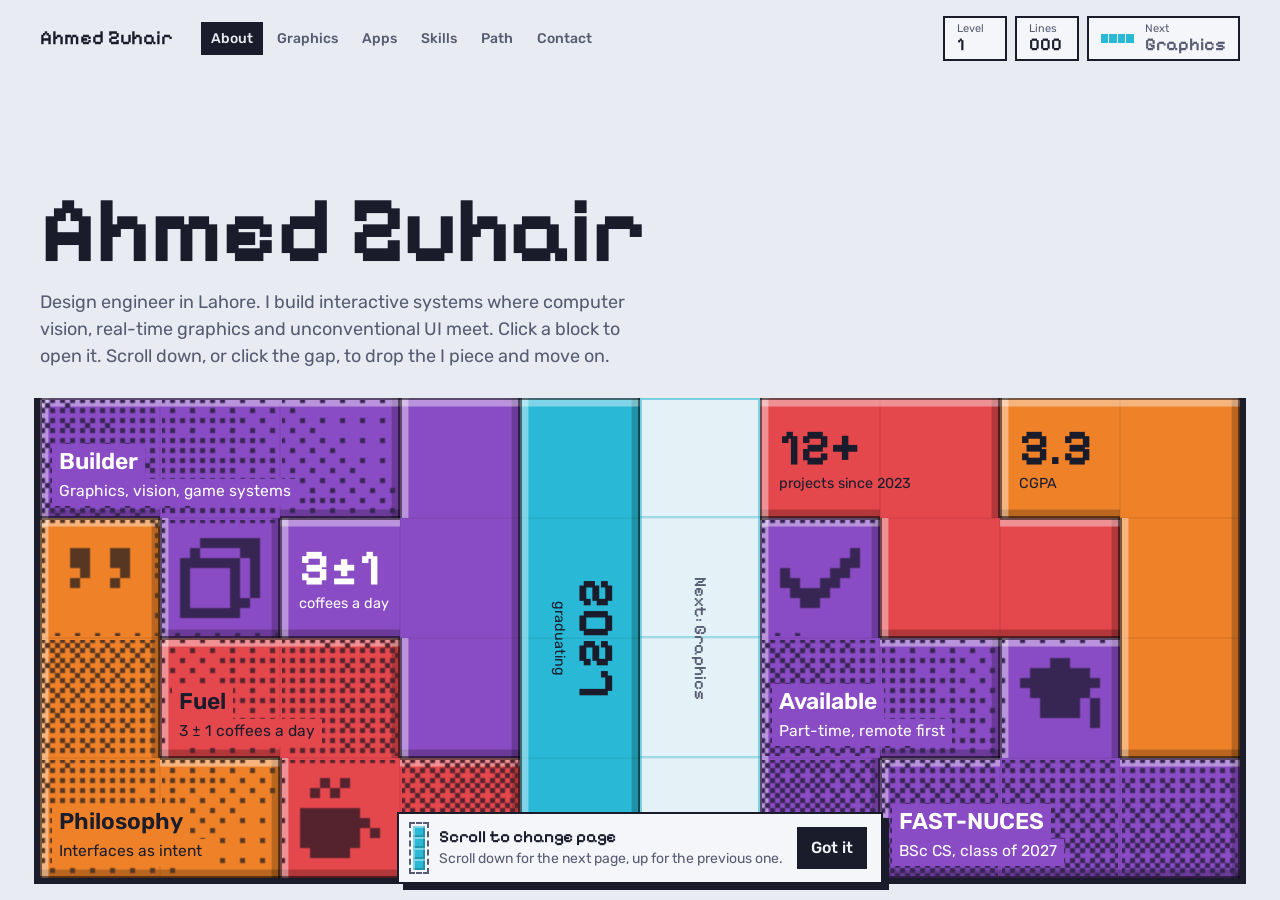
==== commit 19749ce7: "Add MatchDay to selected work" ====
--- a/tetris/index.html
+++ b/tetris/index.html
@@ -256,7 +256,7 @@
   { name:'Apps', extras:[{n:'Voice', l:'AI agents'},{n:'1 mo', l:'store, end to end'},{n:'ffmpeg', l:'video renders'},{n:'Expo', l:'React Native'},{n:'Next.js', l:'AI dashboard'}], title:'AI, apps & client work', lede:'Voice agents, automation, mobile apps and a paid storefront.', items:[
     {t:'The Negotiator', shot:'negotiator', s:'AI voice agent, HackNation', icon:'phone', b:'Built at HackNation, an international AI hackathon. Voice agents call property dealers in Pakistan, pull itemised rent quotes out of live conversation, compare the bids and hand back a ranked report. Every figure carries a transcript citation, like [Call 3, Line 41], so any claim traces to the exact line of the exact call.', tags:['Voice agents','AI','Hackathon'], links:[{label:'Open live site', href:'https://negotiator-frontend-iota.vercel.app/'}]},
     {t:'SCNT Studio', s:'Paid client store, WooCommerce', icon:'bottle', b:'A complete WooCommerce storefront for a perfume brand, built end to end in June 2026 as paid client work: product catalog and variants, checkout, a customised responsive theme and on-page SEO. Launching at scnt.studio this month.', tags:['WordPress','WooCommerce','SEO','Client work']},
-    {t:'Shorts Pipeline', s:'Automated YouTube Shorts', icon:'clapper', b:'Generates and uploads original vertical Shorts end to end: script, narration, word-by-word captions, background, render and YouTube upload. Built around copyright safety: every ingredient is generated or licensed, and each video ships with a manifest of its sources.', tags:['Python','ffmpeg','Claude','YouTube API']},
+    {t:'Shorts Pipeline', s:'Automated YouTube Shorts', icon:'clapper', b:'Generates and uploads original vertical Shorts end to end: script, narration, word-by-word captions, background, render and YouTube upload. Built around copyright safety: every ingredient is generated or licensed, and each video ships with a manifest of its sources.', tags:['Python','ffmpeg','LLM API','YouTube API']},
     {t:'ClinicalHub', s:'Clinic app, React Native', icon:'cross', b:'A clinic-management mobile app built with Expo and React Native. Appointments, chat, prescriptions, documents and finances, backed by Firebase Auth and Realtime Database, with push reminders.', tags:['TypeScript','Expo','React Native','Firebase','NativeWind'], links:[{label:'View code', href:GH + '/ClinicalHub'}]},
     {t:'Daylight', s:'AI daily dashboard', icon:'sun', b:'A minimal AI-powered daily dashboard. Track mood, tasks and finances; get mood suggestions from your notes and task ideas that fit how you feel.', tags:['Next.js','TypeScript','Tailwind','AI'], links:[{label:'Open live site', href:'https://daylight-lime-omega.vercel.app'},{label:'View code', href:GH + '/Daylight'}]},
   ]},
